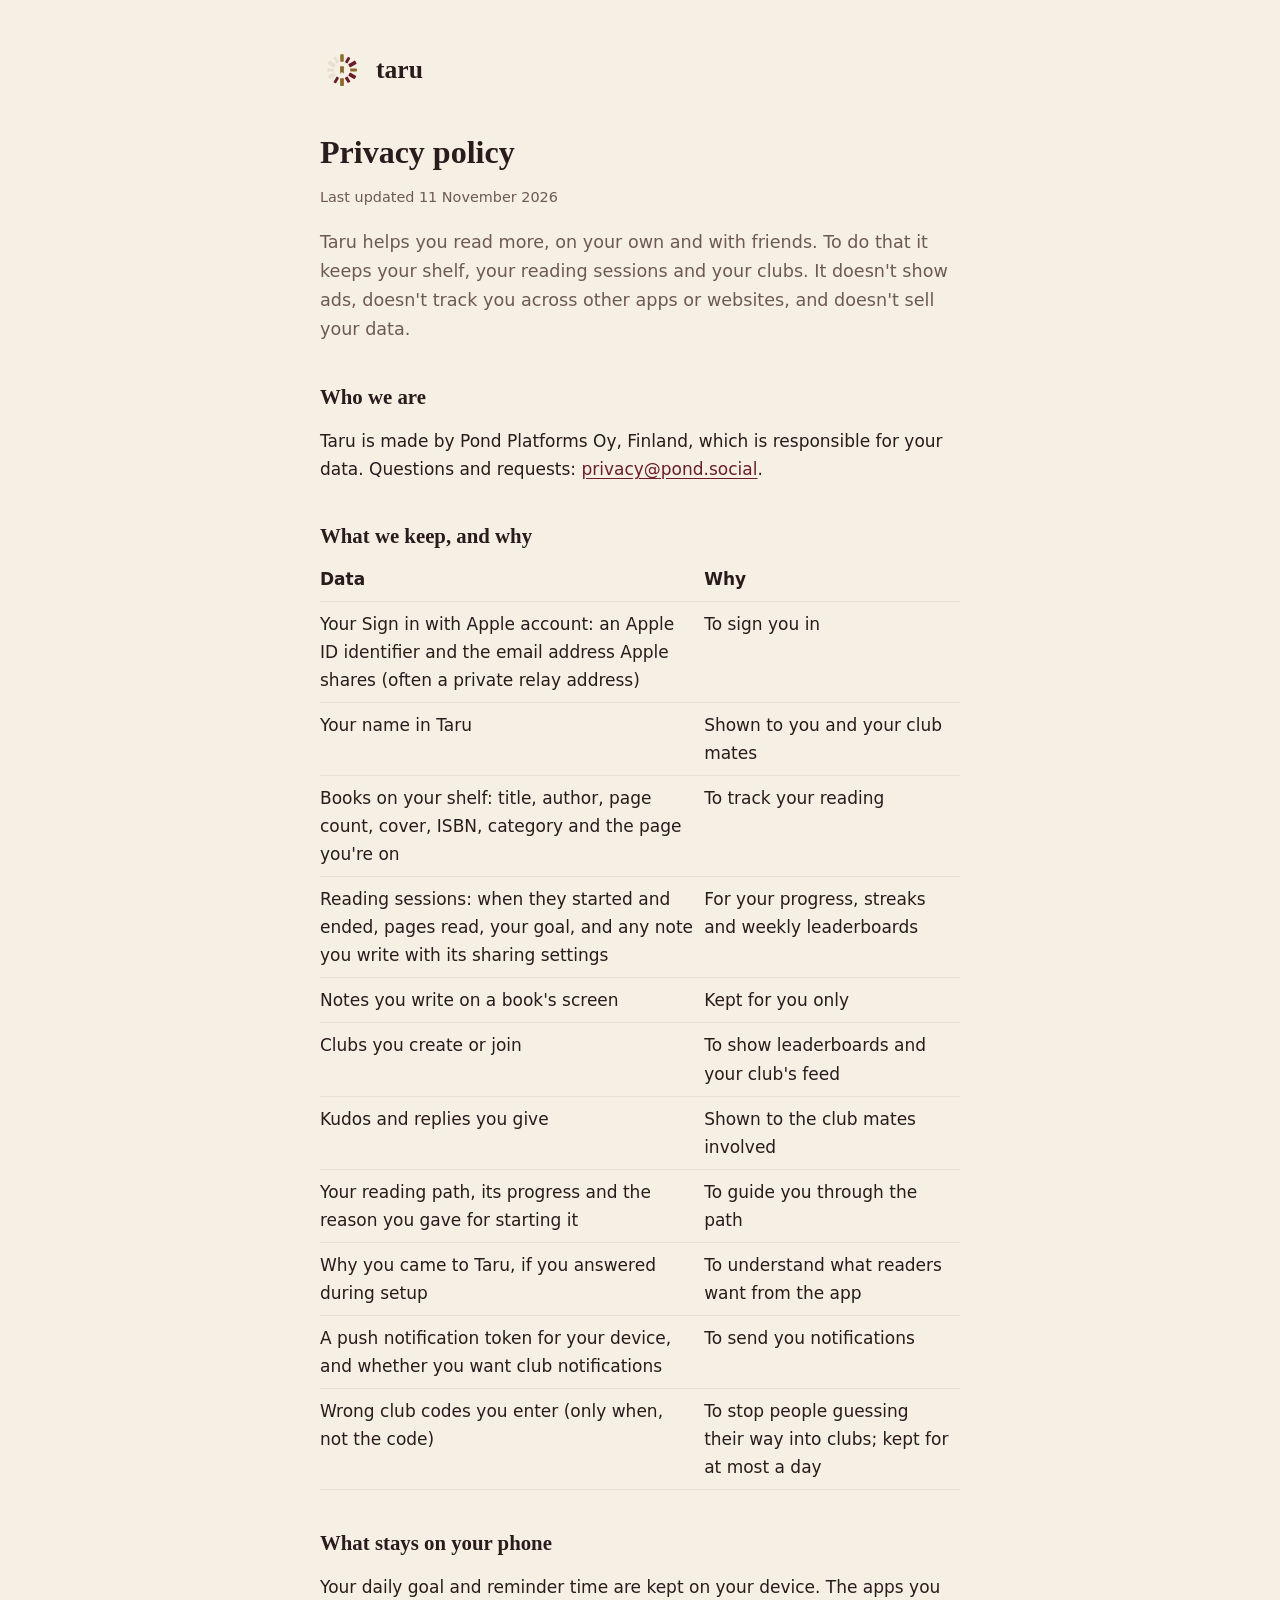
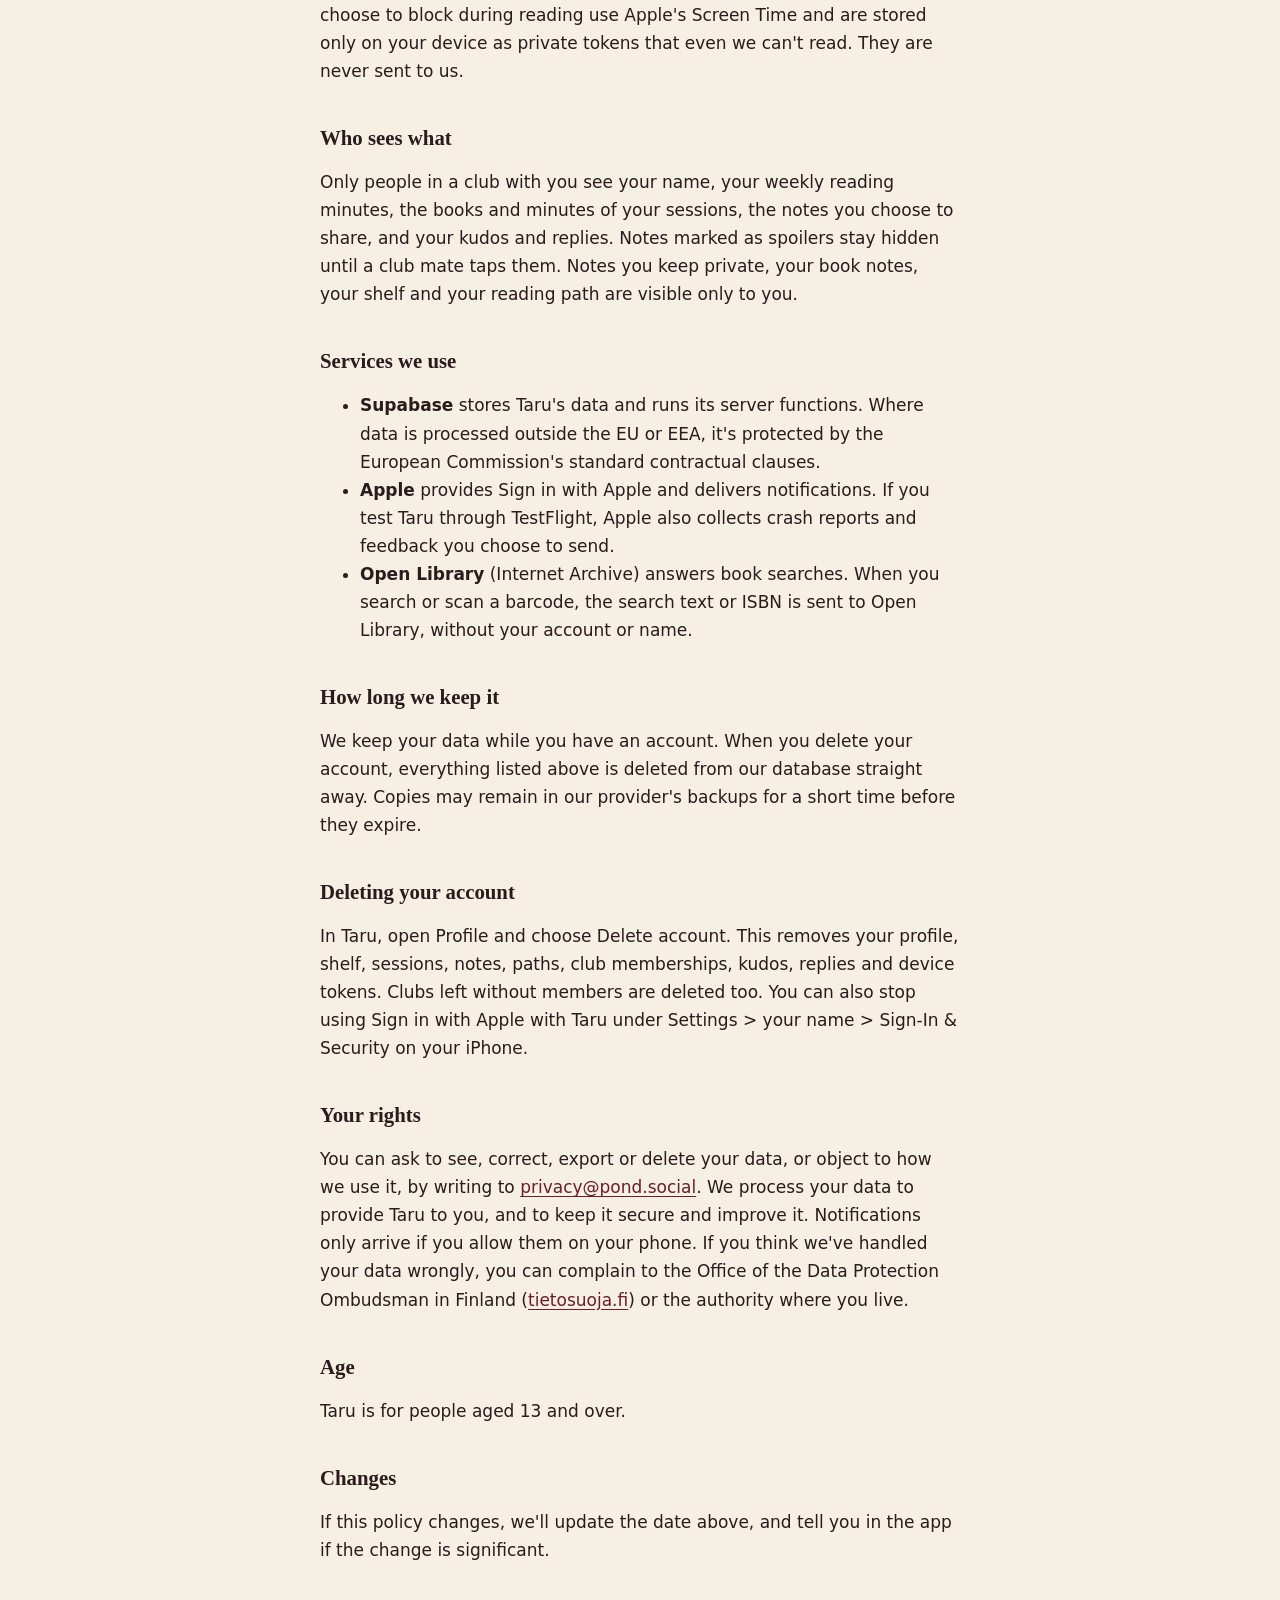
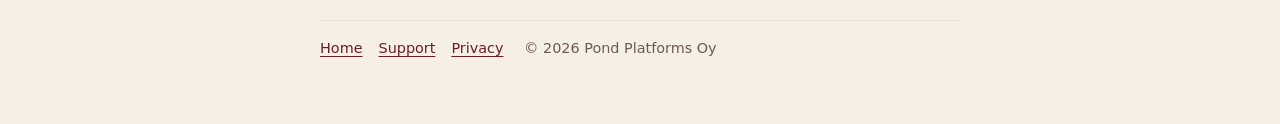
==== privacy.html @ ecacbd18 "Add home, privacy and support pages for Taru Co-Authored-By: Claude Opus 5.5 <noreply@anthropic.com>" ====
<!doctype html>
<html lang="en">
<head>
<meta charset="utf-8">
<meta name="viewport" content="width=device-width, initial-scale=1">
<title>Privacy policy · Taru</title>
<meta name="description" content="How Taru handles your data.">
<link rel="stylesheet" href="style.css">
</head>
<body>
<main>
<header><a href="./"><svg class="mark" viewBox="0 0 140 140" role="img" aria-label="Taru"><rect class="gold" x="64.5" y="20" width="11" height="24" rx="2.2" transform="rotate(0 70 70)"/><rect class="lit" x="65.5" y="24" width="9" height="20" rx="2.2" transform="rotate(30 70 70)"/><rect class="lit" x="64" y="19" width="12" height="25" rx="2.2" transform="rotate(60 70 70)"/><rect class="gold" x="65.25" y="22.5" width="9.5" height="21.5" rx="2.2" transform="rotate(90 70 70)"/><rect class="lit" x="64.25" y="20.5" width="11.5" height="23.5" rx="2.2" transform="rotate(120 70 70)"/><rect class="lit" x="65" y="24.5" width="10" height="19.5" rx="2.2" transform="rotate(150 70 70)"/><rect class="gold" x="64" y="19" width="12" height="25" rx="2.2" transform="rotate(180 70 70)"/><rect class="lit" x="65.5" y="23" width="9" height="21" rx="2.2" transform="rotate(210 70 70)"/><rect class="unlit" x="64.5" y="21" width="11" height="23" rx="2.2" transform="rotate(240 70 70)"/><rect class="unlit" x="65" y="23.5" width="10" height="20.5" rx="2.2" transform="rotate(270 70 70)"/><rect class="unlit" x="64.25" y="19.5" width="11.5" height="24.5" rx="2.2" transform="rotate(300 70 70)"/><rect class="unlit" x="65.25" y="22.5" width="9.5" height="21.5" rx="2.2" transform="rotate(330 70 70)"/><path class="gold" d="M64 58H76V82L70 76.5L64 82Z"/></svg><span class="wordmark">taru</span></a></header>

<h1>Privacy policy</h1>
<p class="updated">Last updated 11 November 2026</p>

<p class="lead">Taru helps you read more, on your own and with friends. To do that it keeps your shelf, your reading sessions and your clubs. It doesn't show ads, doesn't track you across other apps or websites, and doesn't sell your data.</p>

<h2>Who we are</h2>
<p>Taru is made by Pond Platforms Oy, Finland, which is responsible for your data. Questions and requests: <a href="mailto:privacy@pond.social">privacy@pond.social</a>.</p>

<h2>What we keep, and why</h2>
<table>
<tr><th>Data</th><th>Why</th></tr>
<tr><td>Your Sign in with Apple account: an Apple ID identifier and the email address Apple shares (often a private relay address)</td><td>To sign you in</td></tr>
<tr><td>Your name in Taru</td><td>Shown to you and your club mates</td></tr>
<tr><td>Books on your shelf: title, author, page count, cover, ISBN, category and the page you're on</td><td>To track your reading</td></tr>
<tr><td>Reading sessions: when they started and ended, pages read, your goal, and any note you write with its sharing settings</td><td>For your progress, streaks and weekly leaderboards</td></tr>
<tr><td>Notes you write on a book's screen</td><td>Kept for you only</td></tr>
<tr><td>Clubs you create or join</td><td>To show leaderboards and your club's feed</td></tr>
<tr><td>Kudos and replies you give</td><td>Shown to the club mates involved</td></tr>
<tr><td>Your reading path, its progress and the reason you gave for starting it</td><td>To guide you through the path</td></tr>
<tr><td>Why you came to Taru, if you answered during setup</td><td>To understand what readers want from the app</td></tr>
<tr><td>A push notification token for your device, and whether you want club notifications</td><td>To send you notifications</td></tr>
<tr><td>Wrong club codes you enter (only when, not the code)</td><td>To stop people guessing their way into clubs; kept for at most a day</td></tr>
</table>

<h2>What stays on your phone</h2>
<p>Your daily goal and reminder time are kept on your device. The apps you choose to block during reading use Apple's Screen Time and are stored only on your device as private tokens that even we can't read. They are never sent to us.</p>

<h2>Who sees what</h2>
<p>Only people in a club with you see your name, your weekly reading minutes, the books and minutes of your sessions, the notes you choose to share, and your kudos and replies. Notes marked as spoilers stay hidden until a club mate taps them. Notes you keep private, your book notes, your shelf and your reading path are visible only to you.</p>

<h2>Services we use</h2>
<ul>
<li><strong>Supabase</strong> stores Taru's data and runs its server functions. Where data is processed outside the EU or EEA, it's protected by the European Commission's standard contractual clauses.</li>
<li><strong>Apple</strong> provides Sign in with Apple and delivers notifications. If you test Taru through TestFlight, Apple also collects crash reports and feedback you choose to send.</li>
<li><strong>Open Library</strong> (Internet Archive) answers book searches. When you search or scan a barcode, the search text or ISBN is sent to Open Library, without your account or name.</li>
</ul>

<h2>How long we keep it</h2>
<p>We keep your data while you have an account. When you delete your account, everything listed above is deleted from our database straight away. Copies may remain in our provider's backups for a short time before they expire.</p>

<h2>Deleting your account</h2>
<p>In Taru, open Profile and choose Delete account. This removes your profile, shelf, sessions, notes, paths, club memberships, kudos, replies and device tokens. Clubs left without members are deleted too. You can also stop using Sign in with Apple with Taru under Settings &gt; your name &gt; Sign-In &amp; Security on your iPhone.</p>

<h2>Your rights</h2>
<p>You can ask to see, correct, export or delete your data, or object to how we use it, by writing to <a href="mailto:privacy@pond.social">privacy@pond.social</a>. We process your data to provide Taru to you, and to keep it secure and improve it. Notifications only arrive if you allow them on your phone. If you think we've handled your data wrongly, you can complain to the Office of the Data Protection Ombudsman in Finland (<a href="https://tietosuoja.fi/en">tietosuoja.fi</a>) or the authority where you live.</p>

<h2>Age</h2>
<p>Taru is for people aged 13 and over.</p>

<h2>Changes</h2>
<p>If this policy changes, we'll update the date above, and tell you in the app if the change is significant.</p>

<footer><a href="./">Home</a><a href="support.html">Support</a><a href="privacy.html">Privacy</a> © 2026 Pond Platforms Oy</footer>
</main>
</body>
</html>
---- style.css ----
:root {
  --background: #F5EFE4;
  --surface: #E8DFD0;
  --text: #2A1B1C;
  --text-secondary: #6E5A55;
  --primary: #6B1E2A;
  --accent: #8C6A2E;
  color-scheme: light dark;
}

@media (prefers-color-scheme: dark) {
  :root {
    --background: #160F10;
    --surface: #2D2022;
    --text: #EFE6D8;
    --text-secondary: #B5A79B;
    --primary: #B0485A;
    --accent: #C9A866;
  }
}

* { box-sizing: border-box; }

body {
  margin: 0;
  background: var(--background);
  color: var(--text);
  font: 17px/1.65 -apple-system, BlinkMacSystemFont, "Segoe UI", system-ui, sans-serif;
}

main {
  max-width: 680px;
  margin: 0 auto;
  padding: 48px 20px 64px;
}

h1, h2, .wordmark {
  font-family: "New York", ui-serif, Georgia, serif;
  line-height: 1.25;
}

h1 { font-size: 2rem; margin: 0 0 8px; }
h2 { font-size: 1.3rem; margin: 40px 0 8px; }
p, li { color: var(--text); }
.lead { color: var(--text-secondary); font-size: 1.1rem; }
.updated { color: var(--text-secondary); font-size: 0.9rem; }

a { color: var(--primary); text-underline-offset: 3px; }

header {
  display: flex;
  align-items: center;
  gap: 12px;
  margin-bottom: 40px;
}

header a { display: flex; align-items: center; gap: 12px; text-decoration: none; color: var(--text); }
.wordmark { font-size: 1.6rem; font-weight: 700; }

.mark { width: 44px; height: 44px; }
.hero .mark { width: 96px; height: 96px; }
.mark .lit { fill: var(--primary); }
.mark .gold { fill: var(--accent); }
.mark .unlit { fill: var(--surface); }

.hero { text-align: center; padding: 24px 0 8px; }
.hero .wordmark { font-size: 3rem; display: block; margin: 12px 0 4px; }

.card {
  background: var(--surface);
  border-radius: 16px;
  padding: 16px 20px;
  margin: 16px 0;
}

table { width: 100%; border-collapse: collapse; margin: 8px 0; }
th, td { text-align: left; vertical-align: top; padding: 8px 8px 8px 0; border-bottom: 1px solid var(--surface); }
th { font-weight: 600; }

footer {
  margin-top: 56px;
  padding-top: 16px;
  border-top: 1px solid var(--surface);
  color: var(--text-secondary);
  font-size: 0.9rem;
}

footer a { margin-right: 16px; }
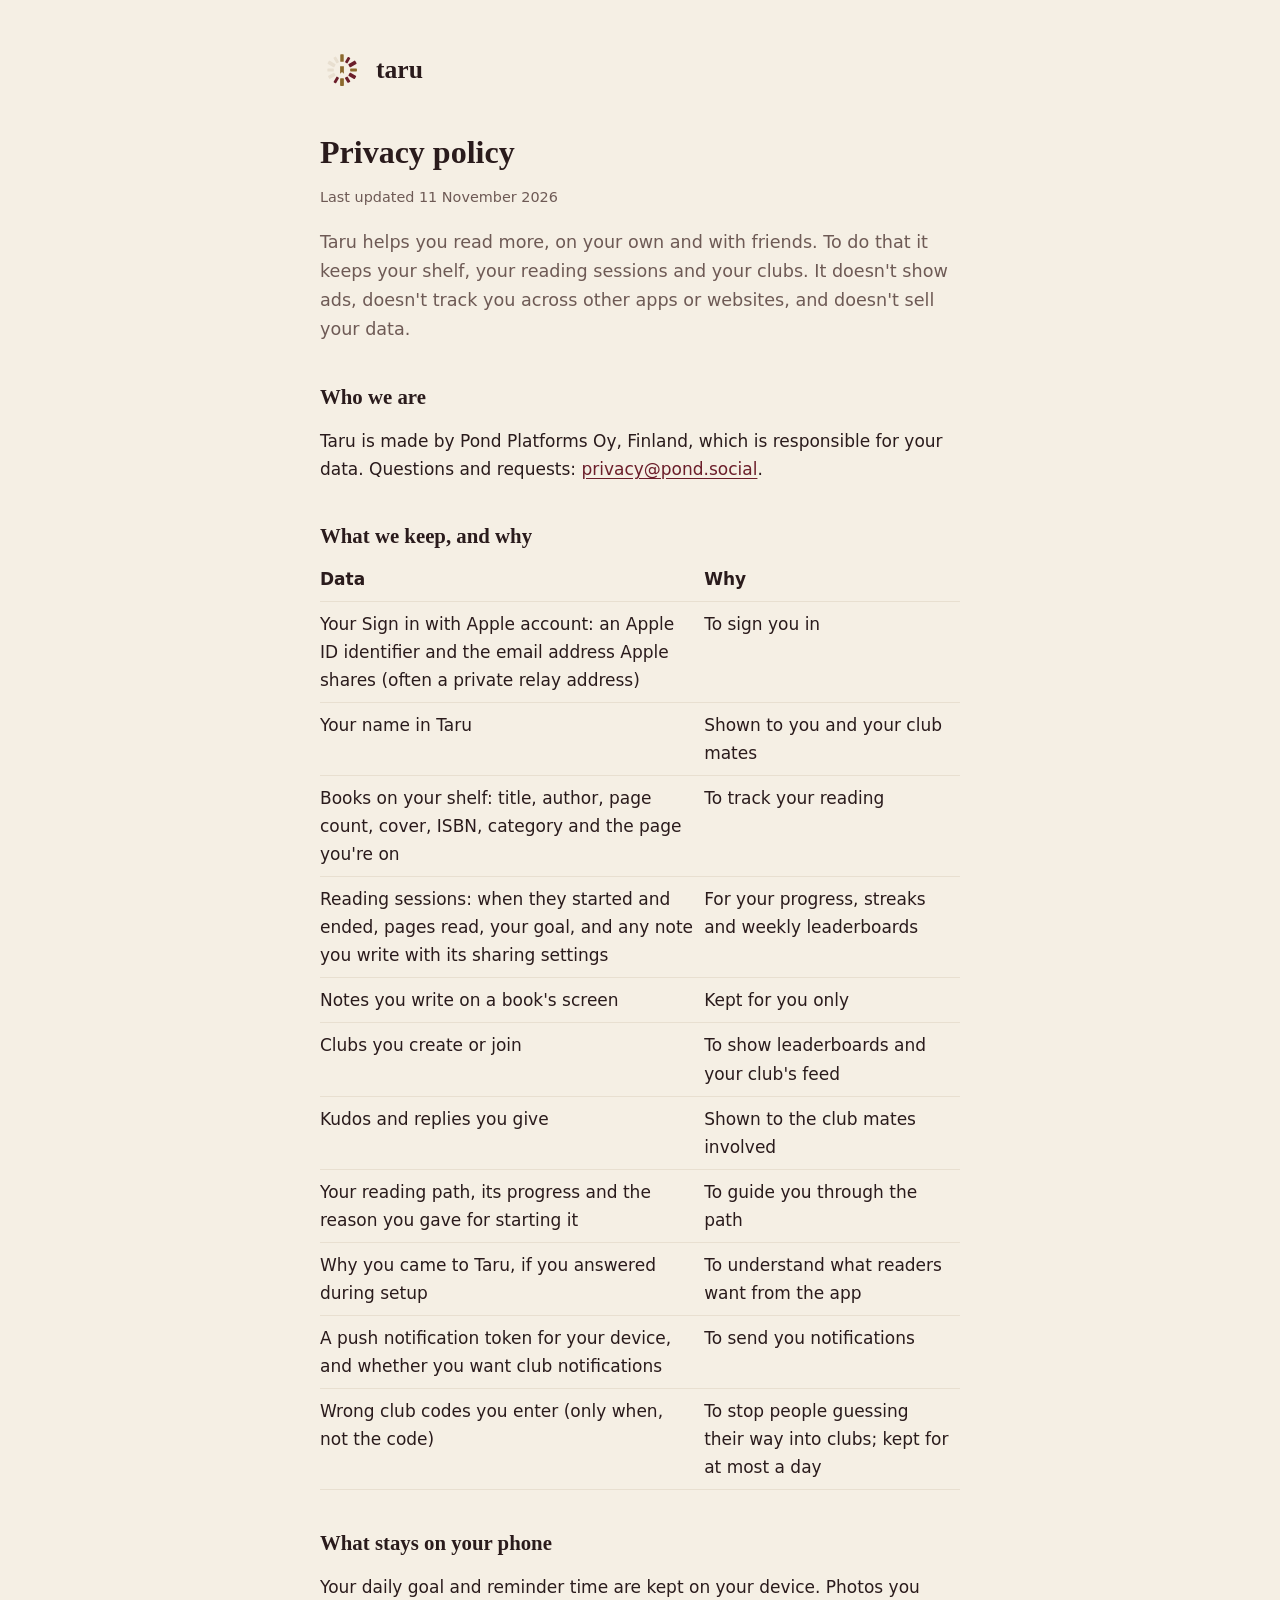
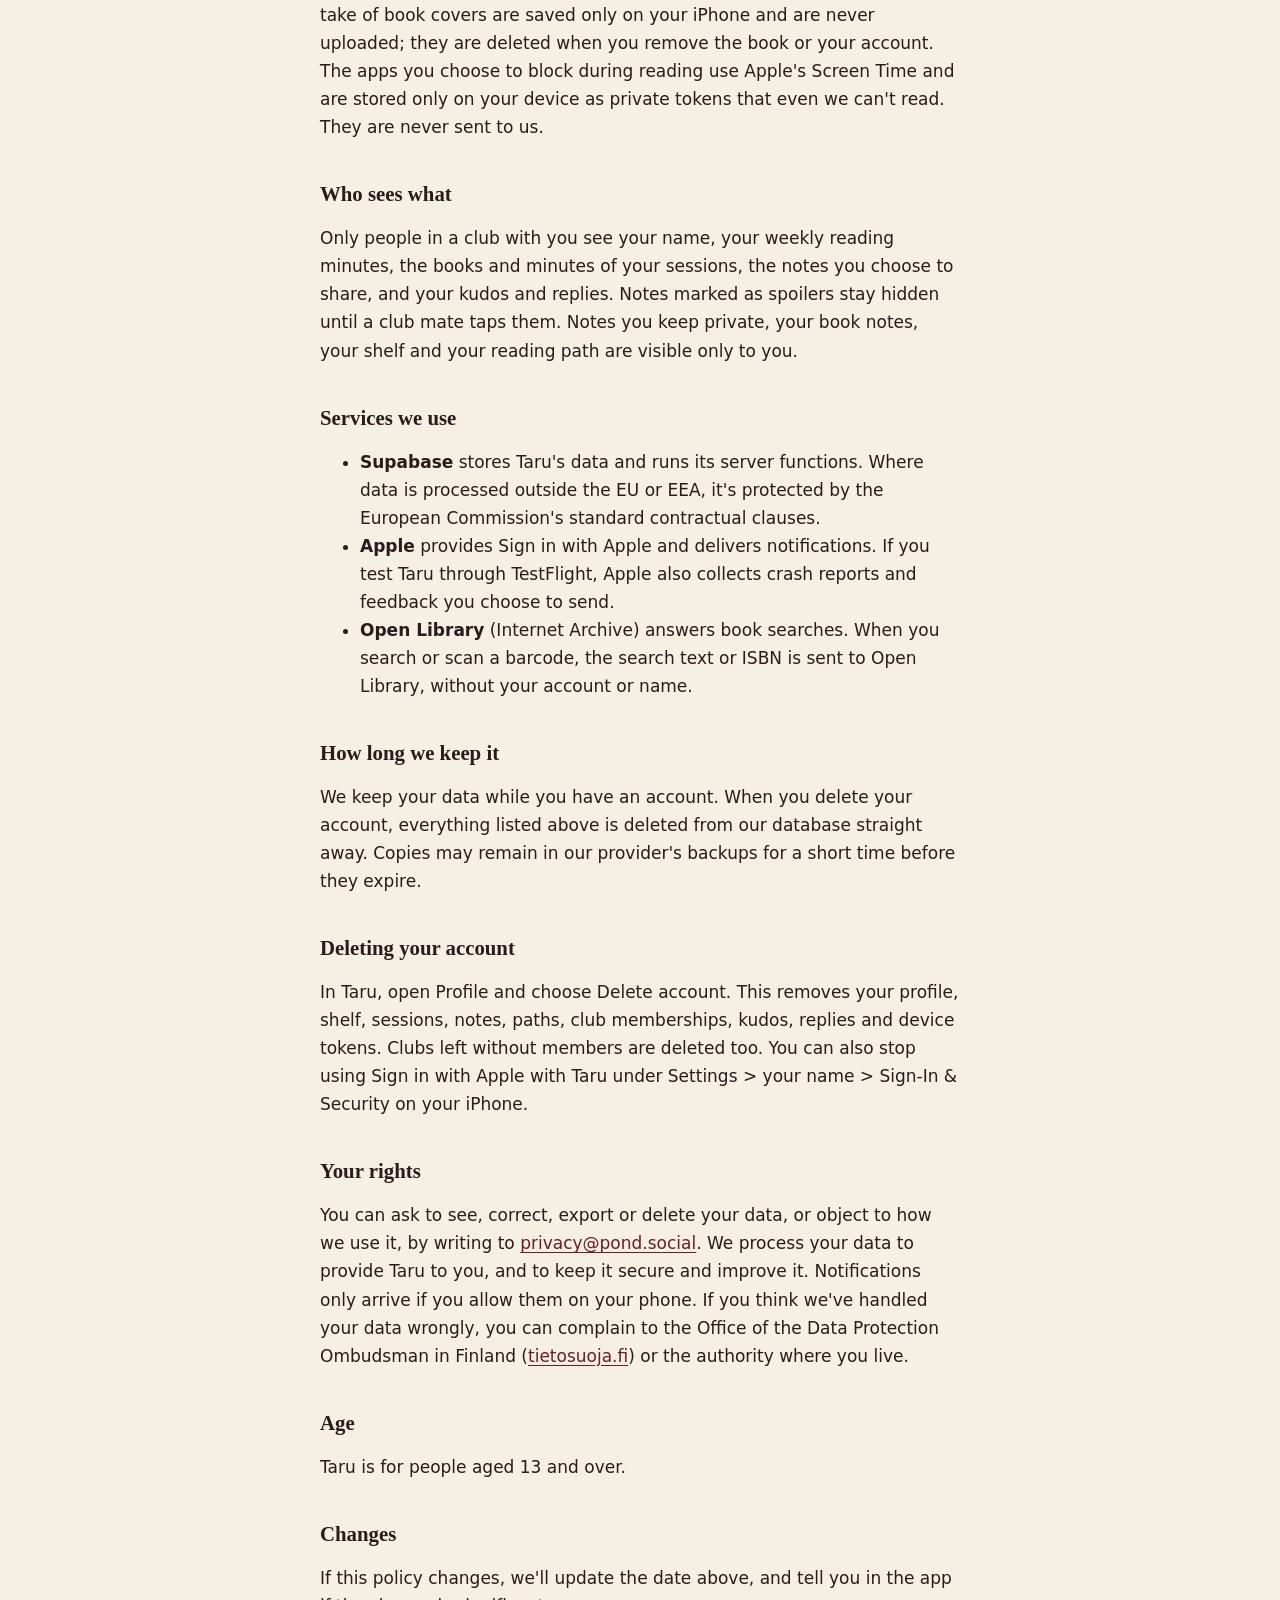
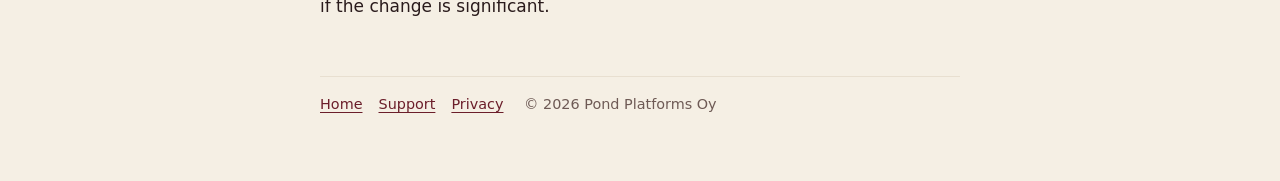
==== commit 7173b27f: "Say that cover photos stay on the phone Co-Authored-By: Claude Opus 5.5 <noreply@anthropic.com>" ====
--- a/privacy.html
+++ b/privacy.html
@@ -36,7 +36,7 @@
 </table>
 
 <h2>What stays on your phone</h2>
-<p>Your daily goal and reminder time are kept on your device. The apps you choose to block during reading use Apple's Screen Time and are stored only on your device as private tokens that even we can't read. They are never sent to us.</p>
+<p>Your daily goal and reminder time are kept on your device. Photos you take of book covers are saved only on your iPhone and are never uploaded; they are deleted when you remove the book or your account. The apps you choose to block during reading use Apple's Screen Time and are stored only on your device as private tokens that even we can't read. They are never sent to us.</p>
 
 <h2>Who sees what</h2>
 <p>Only people in a club with you see your name, your weekly reading minutes, the books and minutes of your sessions, the notes you choose to share, and your kudos and replies. Notes marked as spoilers stay hidden until a club mate taps them. Notes you keep private, your book notes, your shelf and your reading path are visible only to you.</p>
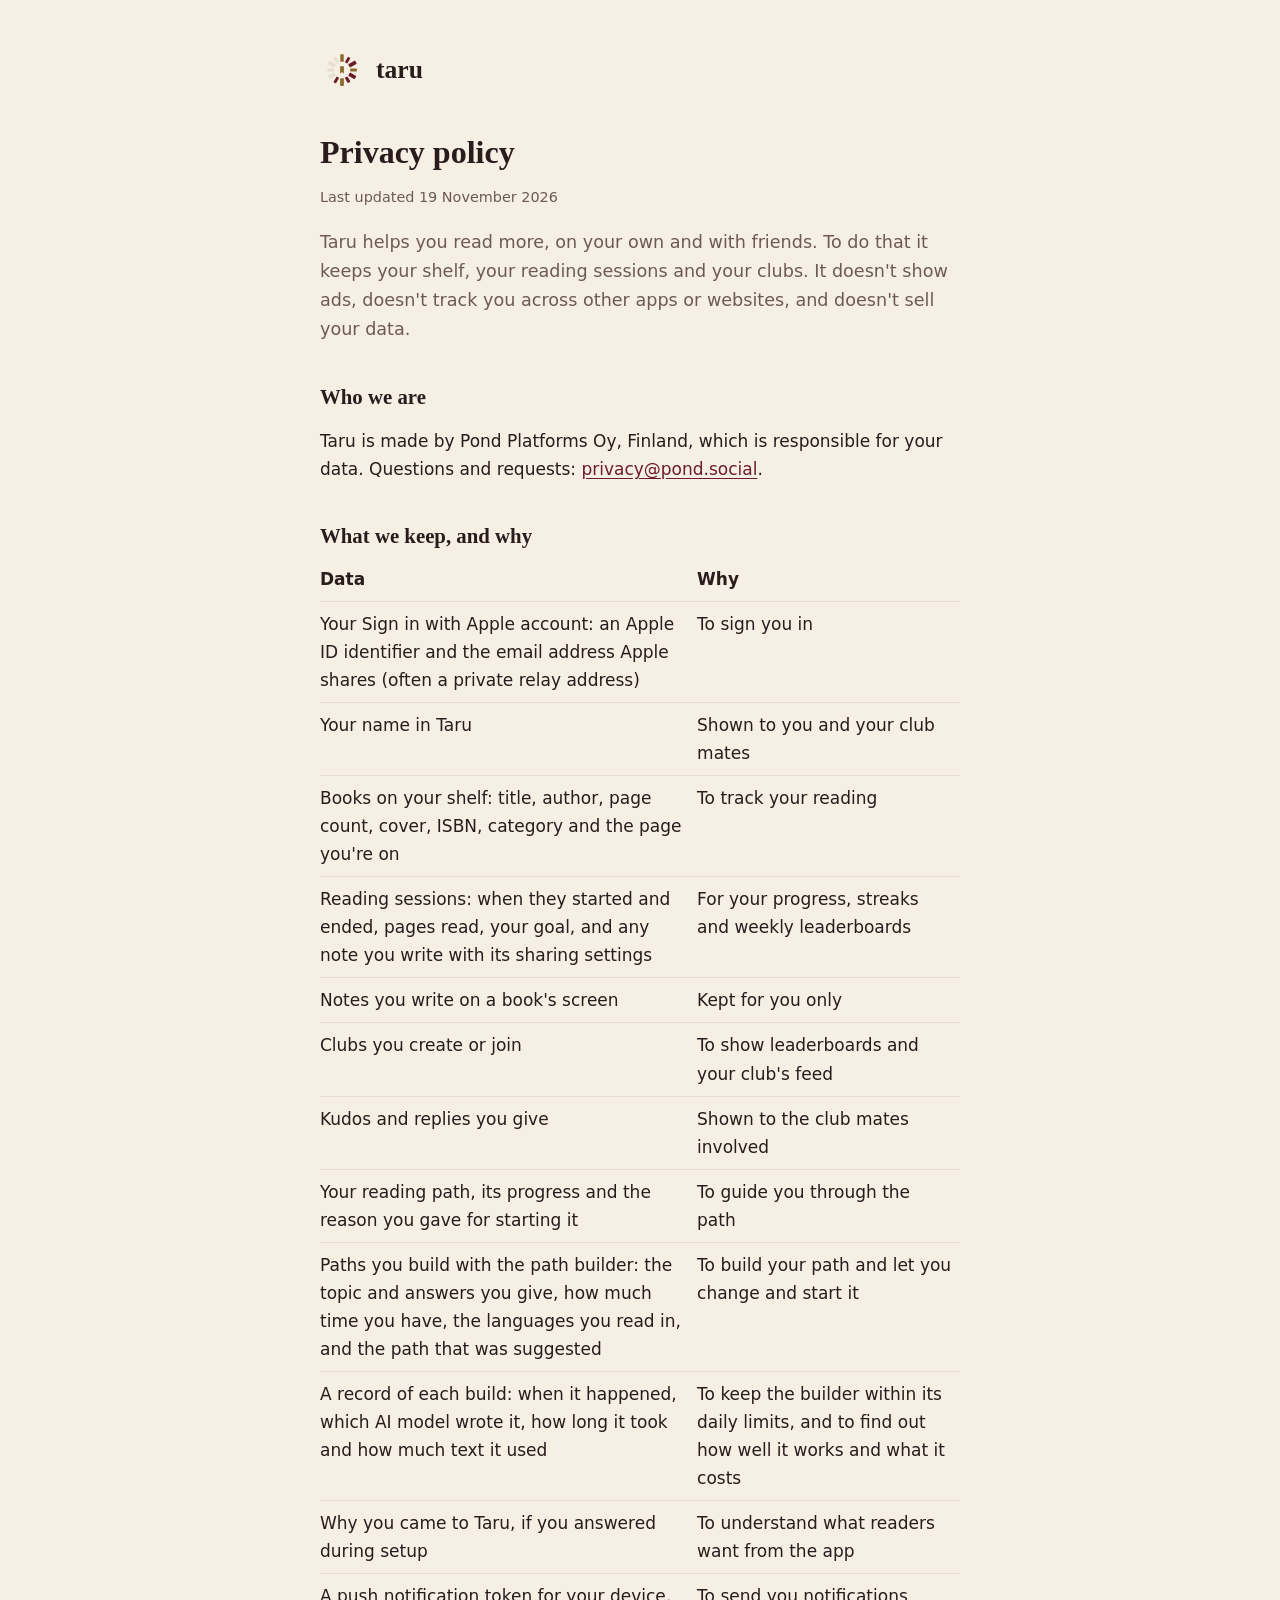
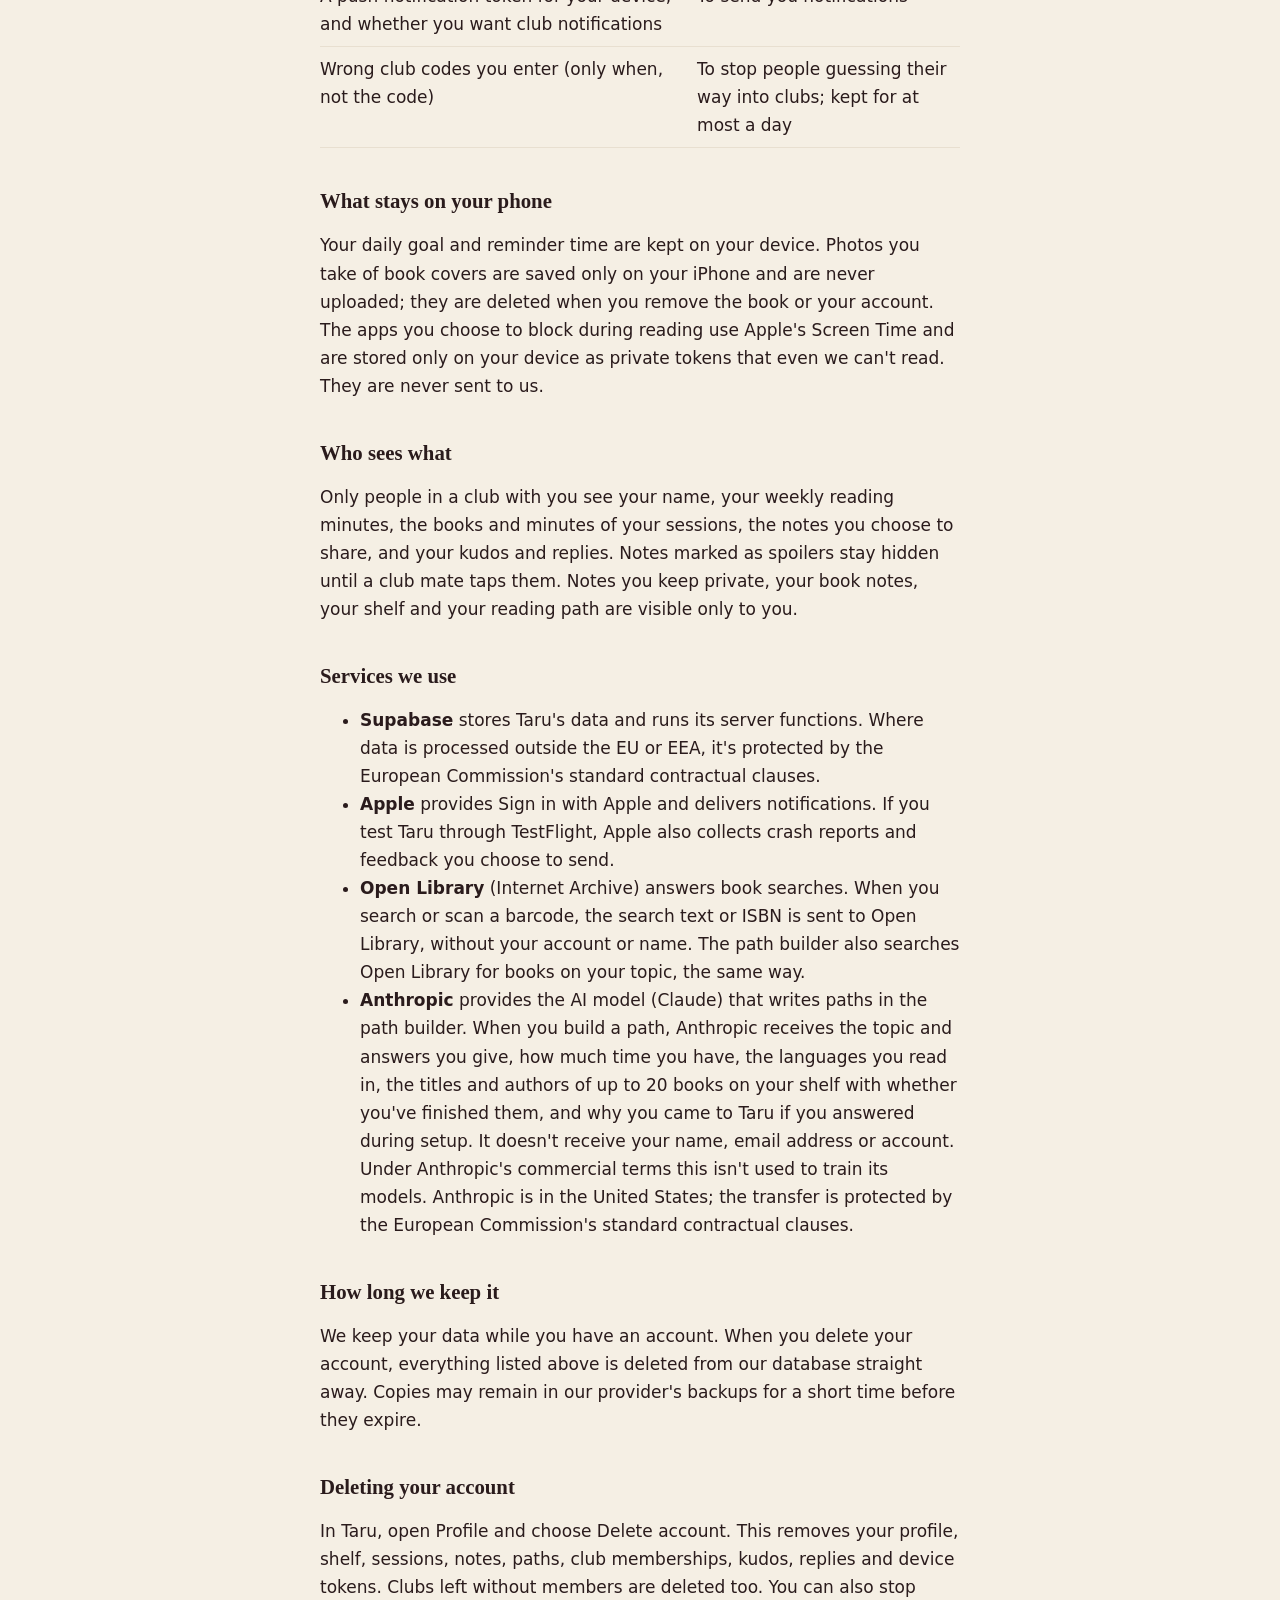
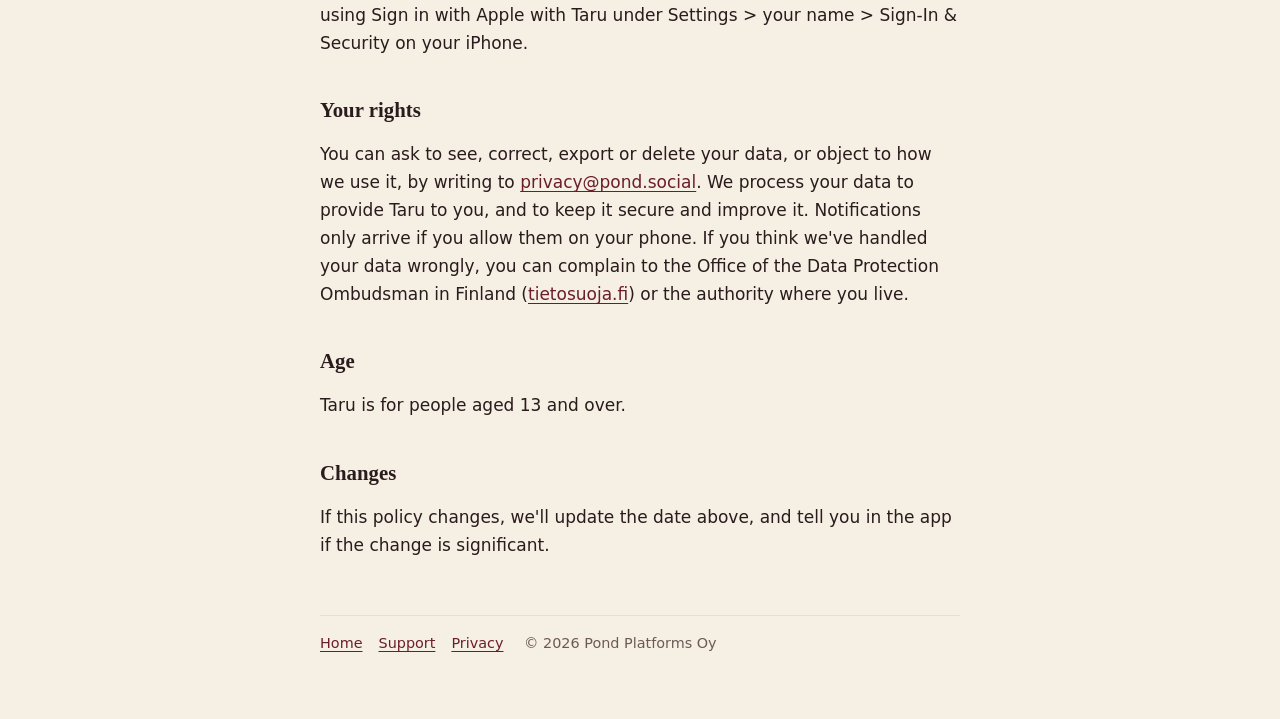
==== commit 7856ab75: "Privacy policy: the path builder and Anthropic What the path builder keeps (built paths and a record" ====
--- a/privacy.html
+++ b/privacy.html
@@ -12,7 +12,7 @@
 <header><a href="./"><svg class="mark" viewBox="0 0 140 140" role="img" aria-label="Taru"><rect class="gold" x="64.5" y="20" width="11" height="24" rx="2.2" transform="rotate(0 70 70)"/><rect class="lit" x="65.5" y="24" width="9" height="20" rx="2.2" transform="rotate(30 70 70)"/><rect class="lit" x="64" y="19" width="12" height="25" rx="2.2" transform="rotate(60 70 70)"/><rect class="gold" x="65.25" y="22.5" width="9.5" height="21.5" rx="2.2" transform="rotate(90 70 70)"/><rect class="lit" x="64.25" y="20.5" width="11.5" height="23.5" rx="2.2" transform="rotate(120 70 70)"/><rect class="lit" x="65" y="24.5" width="10" height="19.5" rx="2.2" transform="rotate(150 70 70)"/><rect class="gold" x="64" y="19" width="12" height="25" rx="2.2" transform="rotate(180 70 70)"/><rect class="lit" x="65.5" y="23" width="9" height="21" rx="2.2" transform="rotate(210 70 70)"/><rect class="unlit" x="64.5" y="21" width="11" height="23" rx="2.2" transform="rotate(240 70 70)"/><rect class="unlit" x="65" y="23.5" width="10" height="20.5" rx="2.2" transform="rotate(270 70 70)"/><rect class="unlit" x="64.25" y="19.5" width="11.5" height="24.5" rx="2.2" transform="rotate(300 70 70)"/><rect class="unlit" x="65.25" y="22.5" width="9.5" height="21.5" rx="2.2" transform="rotate(330 70 70)"/><path class="gold" d="M64 58H76V82L70 76.5L64 82Z"/></svg><span class="wordmark">taru</span></a></header>
 
 <h1>Privacy policy</h1>
-<p class="updated">Last updated 11 November 2026</p>
+<p class="updated">Last updated 19 November 2026</p>
 
 <p class="lead">Taru helps you read more, on your own and with friends. To do that it keeps your shelf, your reading sessions and your clubs. It doesn't show ads, doesn't track you across other apps or websites, and doesn't sell your data.</p>
 
@@ -30,6 +30,8 @@
 <tr><td>Clubs you create or join</td><td>To show leaderboards and your club's feed</td></tr>
 <tr><td>Kudos and replies you give</td><td>Shown to the club mates involved</td></tr>
 <tr><td>Your reading path, its progress and the reason you gave for starting it</td><td>To guide you through the path</td></tr>
+<tr><td>Paths you build with the path builder: the topic and answers you give, how much time you have, the languages you read in, and the path that was suggested</td><td>To build your path and let you change and start it</td></tr>
+<tr><td>A record of each build: when it happened, which AI model wrote it, how long it took and how much text it used</td><td>To keep the builder within its daily limits, and to find out how well it works and what it costs</td></tr>
 <tr><td>Why you came to Taru, if you answered during setup</td><td>To understand what readers want from the app</td></tr>
 <tr><td>A push notification token for your device, and whether you want club notifications</td><td>To send you notifications</td></tr>
 <tr><td>Wrong club codes you enter (only when, not the code)</td><td>To stop people guessing their way into clubs; kept for at most a day</td></tr>
@@ -45,7 +47,8 @@
 <ul>
 <li><strong>Supabase</strong> stores Taru's data and runs its server functions. Where data is processed outside the EU or EEA, it's protected by the European Commission's standard contractual clauses.</li>
 <li><strong>Apple</strong> provides Sign in with Apple and delivers notifications. If you test Taru through TestFlight, Apple also collects crash reports and feedback you choose to send.</li>
-<li><strong>Open Library</strong> (Internet Archive) answers book searches. When you search or scan a barcode, the search text or ISBN is sent to Open Library, without your account or name.</li>
+<li><strong>Open Library</strong> (Internet Archive) answers book searches. When you search or scan a barcode, the search text or ISBN is sent to Open Library, without your account or name. The path builder also searches Open Library for books on your topic, the same way.</li>
+<li><strong>Anthropic</strong> provides the AI model (Claude) that writes paths in the path builder. When you build a path, Anthropic receives the topic and answers you give, how much time you have, the languages you read in, the titles and authors of up to 20 books on your shelf with whether you've finished them, and why you came to Taru if you answered during setup. It doesn't receive your name, email address or account. Under Anthropic's commercial terms this isn't used to train its models. Anthropic is in the United States; the transfer is protected by the European Commission's standard contractual clauses.</li>
 </ul>
 
 <h2>How long we keep it</h2>
